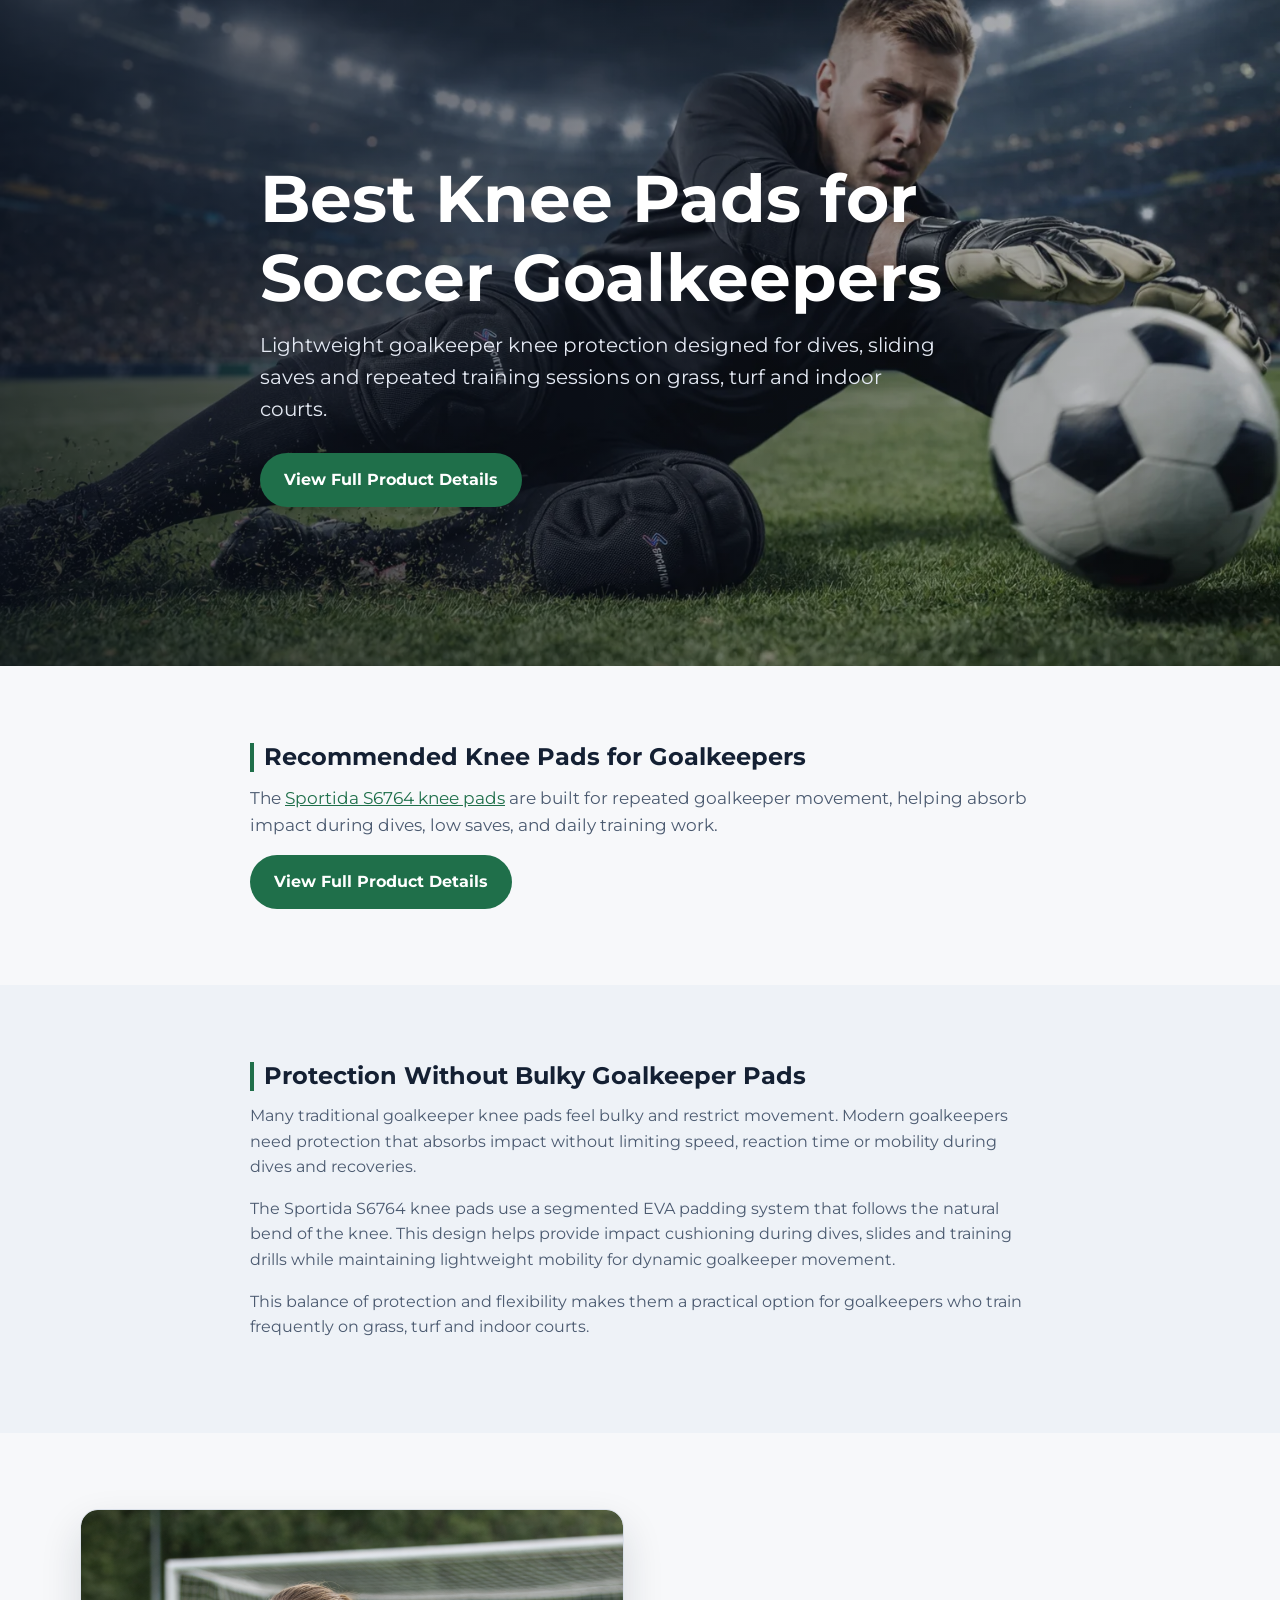
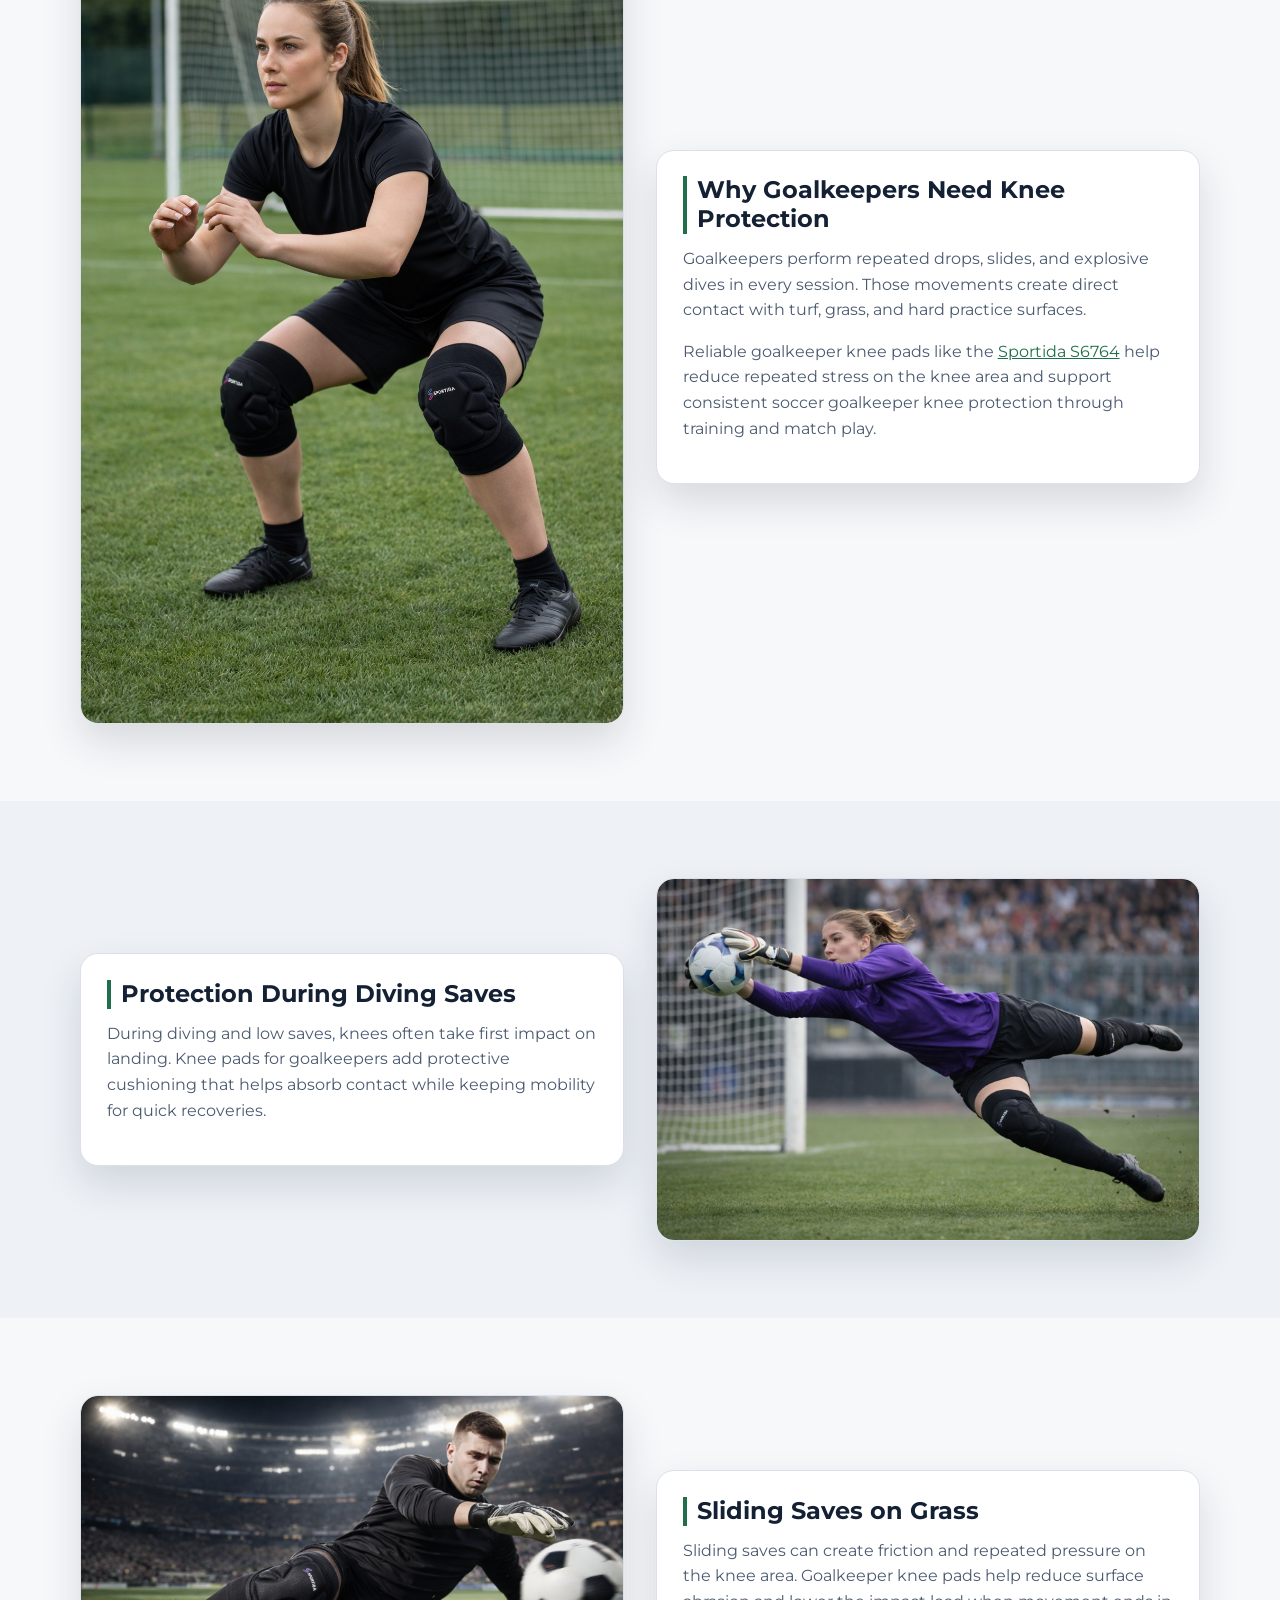
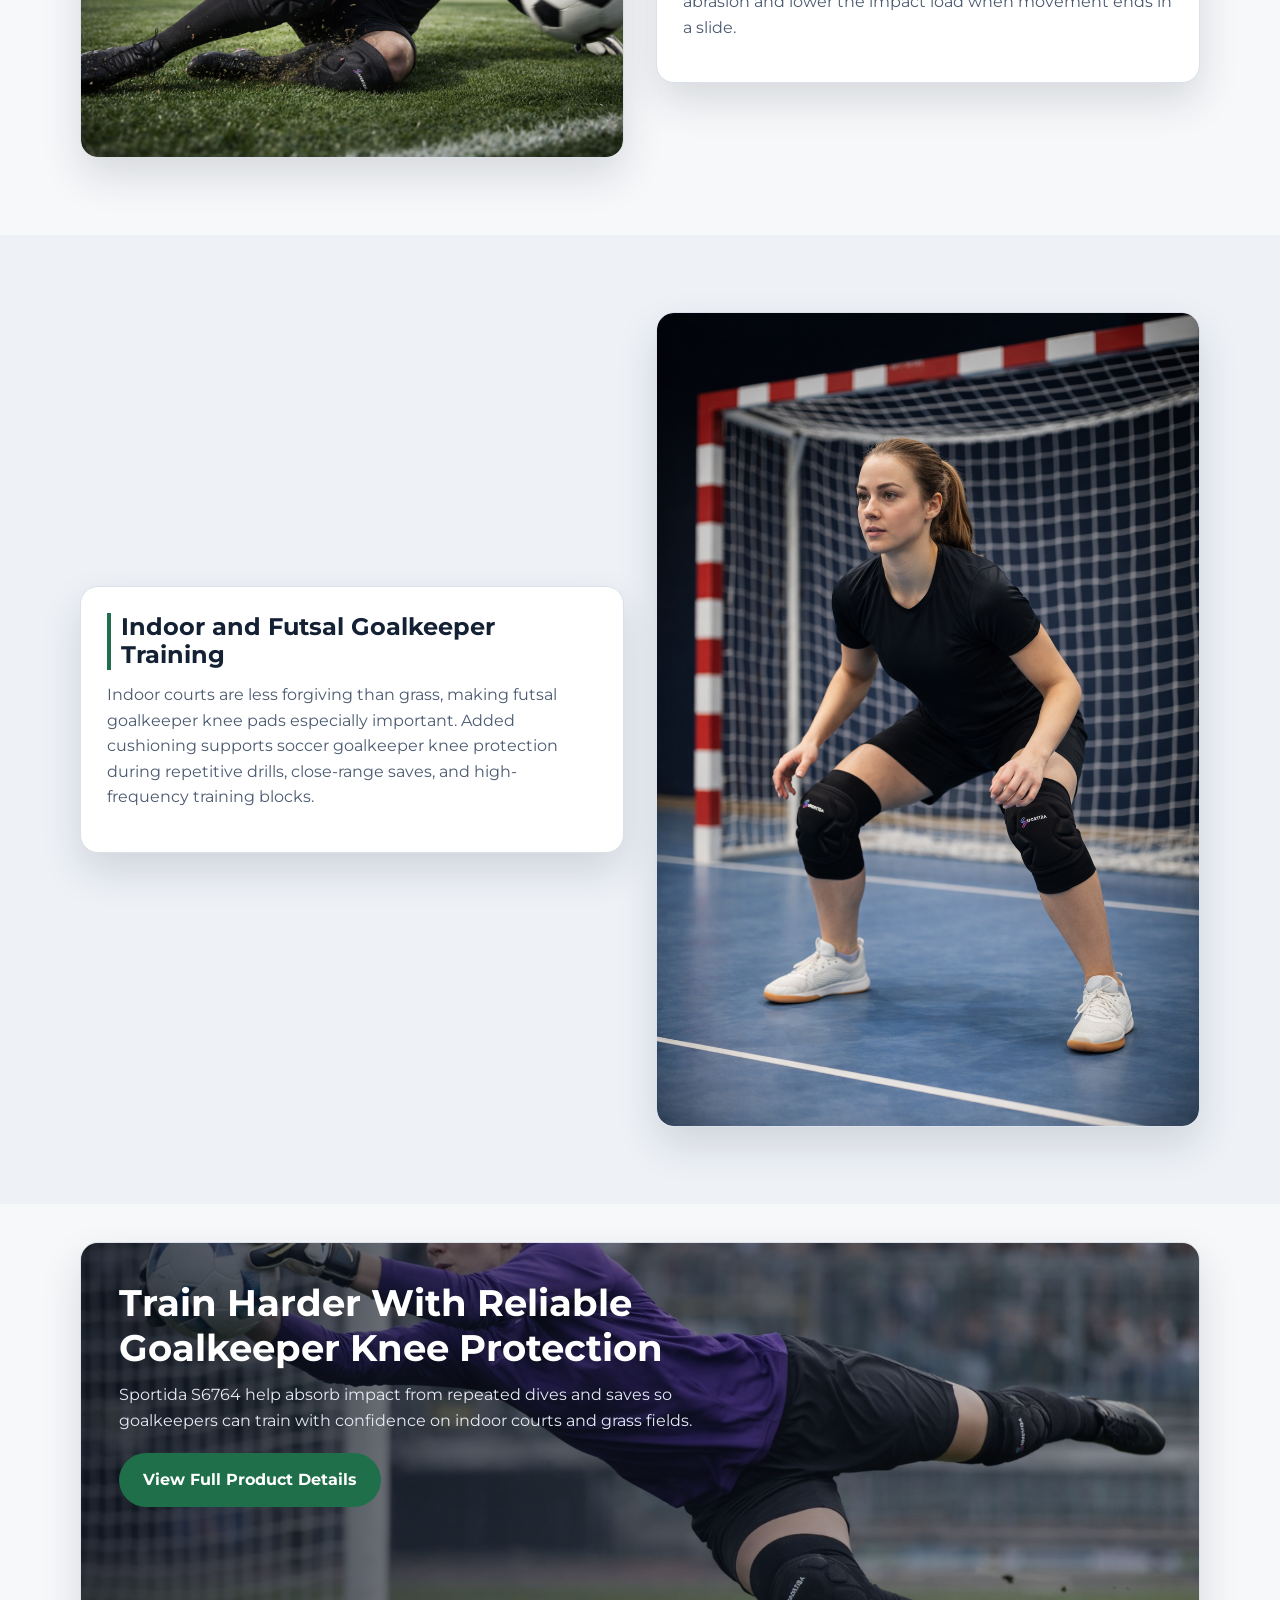
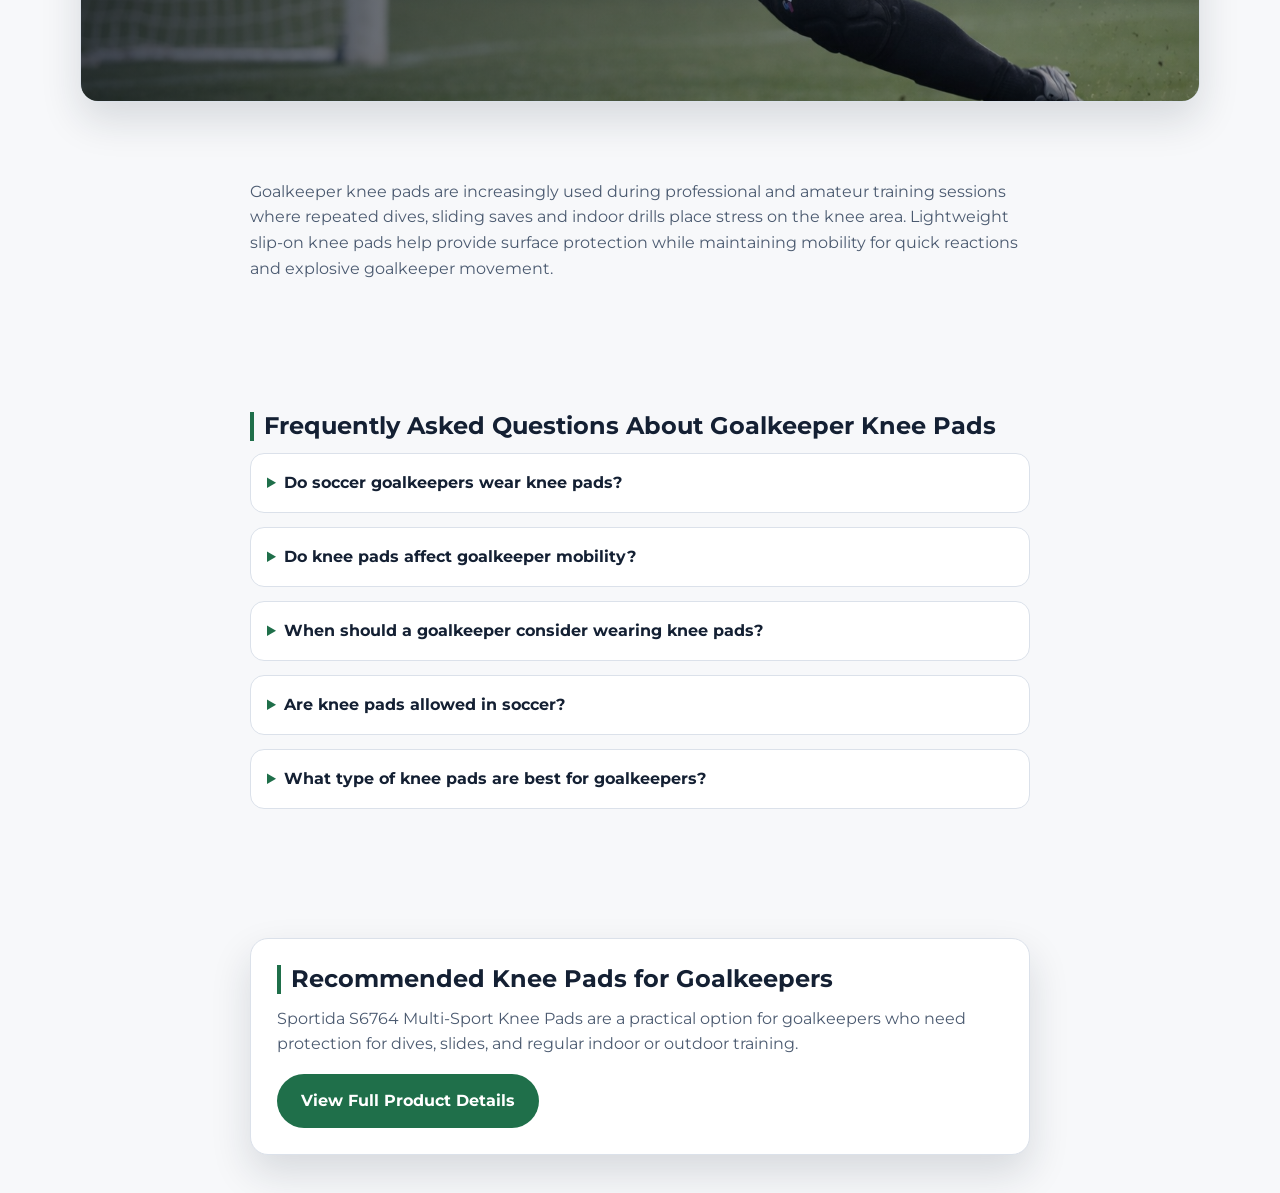
==== best-knee-pads-for-goalkeepers/index.html @ 1c6c2fa8 "Add US geo meta tags and update sitemap entry" ====
<!doctype html>
<html lang="en-US">
  <head>
    <meta charset="UTF-8" />
    <meta name="viewport" content="width=device-width, initial-scale=1.0" />
    <meta name="geo.region" content="US" />
    <meta name="geo.placename" content="United States" />
    <meta name="language" content="English" />
    <meta http-equiv="content-language" content="en-US" />
    <title>Best Knee Pads for Soccer Goalkeepers | Sportida</title>
    <meta name="description" content="Discover lightweight knee protection for soccer goalkeepers. Sportida S6764 knee pads offer impact absorption for dives, sliding saves, and goalkeeper drills on turf and indoor courts." />
    <meta name="keywords" content="best knee pads for soccer goalkeepers, goalkeeper knee pads, soccer goalkeeper knee protection, knee pads for goalkeepers, futsal goalkeeper knee pads" />
    <link rel="icon" type="image/png" href="https://sportida.store/s6764/images/Logo-Sportida.co.png" />
    <link rel="preconnect" href="https://fonts.googleapis.com" />
    <link rel="preconnect" href="https://fonts.gstatic.com" crossorigin />
    <link href="https://fonts.googleapis.com/css2?family=Montserrat:wght@400;500;600;700;800&display=swap" rel="stylesheet" />
    <script async src="https://www.googletagmanager.com/gtag/js?id=G-BTQ22RHZBB"></script>
    <script>
      window.dataLayer = window.dataLayer || [];
      function gtag(){dataLayer.push(arguments);}
      gtag('js', new Date());
      gtag('config', 'G-BTQ22RHZBB');
    </script>
    <script type="application/ld+json">
      {
        "@context": "https://schema.org",
        "@type": "FAQPage",
        "mainEntity": [
          {
            "@type": "Question",
            "name": "Do soccer goalkeepers wear knee pads?",
            "acceptedAnswer": {
              "@type": "Answer",
              "text": "Some goalkeepers use knee pads during training or on harder playing surfaces like artificial turf or indoor courts. Lightweight knee pads help reduce impact during dives and sliding saves while keeping mobility."
            }
          },
          {
            "@type": "Question",
            "name": "Do knee pads affect goalkeeper mobility?",
            "acceptedAnswer": {
              "@type": "Answer",
              "text": "Modern sports knee pads are designed to be lightweight and flexible. Many goalkeepers prefer low-profile pads that protect the knee without restricting quick movements."
            }
          },
          {
            "@type": "Question",
            "name": "When should a goalkeeper consider wearing knee pads?",
            "acceptedAnswer": {
              "@type": "Answer",
              "text": "Knee pads can be helpful during frequent training sessions, on artificial turf, indoor futsal courts, or when practicing diving techniques repeatedly."
            }
          },
          {
            "@type": "Question",
            "name": "Are knee pads allowed in soccer?",
            "acceptedAnswer": {
              "@type": "Answer",
              "text": "Yes. Soccer rules allow additional protective equipment as long as it is lightweight and does not pose a danger to other players."
            }
          },
          {
            "@type": "Question",
            "name": "What type of knee pads are best for goalkeepers?",
            "acceptedAnswer": {
              "@type": "Answer",
              "text": "Goalkeepers usually prefer slip-on knee pads with flexible padding that protect against impact while maintaining natural knee movement."
            }
          }
        ]
      }
    </script>
    <link rel="canonical" href="https://sportida.store/s6764/best-knee-pads-for-goalkeepers/" />
    <link rel="stylesheet" href="css/styles.css?v=20260313a" />
    <style>
      .content-image {
        width: 100%;
        height: auto;
        border-radius: 16px;
        display: block;
      }
    </style>
  </head>
  <body>
    <header class="hero" role="banner" aria-label="Sportida S6764 Goalkeeper Hero Section">
      <img
        class="hero__bg"
        src="images/sportida-s6764-goalkeeper-diving-save-hero.webp"
        alt="goalkeeper knee pads for impact absorption during dives on turf"
        loading="eager"
        fetchpriority="high"
      />
      <div class="hero__overlay"></div>
      <div class="container hero__content">
        <h1>Best Knee Pads for Soccer Goalkeepers</h1>
        <p class="hero__subtitle">Lightweight goalkeeper knee protection designed for dives, sliding saves and repeated training sessions on grass, turf and indoor courts.</p>
        <a class="btn" href="https://sportida.store/s6764/" aria-label="Go to the main Sportida S6764 landing page">View Full Product Details</a>
      </div>
    </header>
    <main>
      <section class="section section--intro" aria-labelledby="intro-title">
        <div class="container narrow">
          <h2 id="intro-title">Recommended Knee Pads for Goalkeepers</h2>
          <p>
            The <a href="https://sportida.store/s6764/">Sportida S6764 knee pads</a> are built for repeated goalkeeper movement, helping absorb impact during dives, low saves, and daily training work.
          </p>
          <a class="btn" href="https://sportida.store/s6764/" aria-label="Go to the main Sportida S6764 landing page">View Full Product Details</a>
        </div>
      </section>
      <section class="section section--soft" aria-labelledby="difference-title">
        <div class="container narrow">
          <h2 id="difference-title">Protection Without Bulky Goalkeeper Pads</h2>
          <p>
            Many traditional goalkeeper knee pads feel bulky and restrict movement. Modern goalkeepers need protection that absorbs impact without limiting speed, reaction time or mobility during dives and recoveries.
          </p>
          <p>
            The Sportida S6764 knee pads use a segmented EVA padding system that follows the natural bend of the knee. This design helps provide impact cushioning during dives, slides and training drills while maintaining lightweight mobility for dynamic goalkeeper movement.
          </p>
          <p>
            This balance of protection and flexibility makes them a practical option for goalkeepers who train frequently on grass, turf and indoor courts.
          </p>
        </div>
      </section>
      <section class="section" aria-labelledby="need-title">
        <div class="container split-grid">
          <figure class="media-card">
            <img
              src="images/2-sportida-s6764-womens-knee-pads-indoor-court-training.png"
              alt="goalkeeper drills with knee pads for protection on indoor court"
              loading="lazy"
              class="content-image"
            />
          </figure>
          <article class="content-card">
            <h2 id="need-title">Why Goalkeepers Need Knee Protection</h2>
            <p>
              Goalkeepers perform repeated drops, slides, and explosive dives in every session. Those movements create direct contact with turf, grass, and hard practice surfaces.
            </p>
            <p>
              Reliable goalkeeper knee pads like the <a href="https://sportida.store/s6764/">Sportida S6764</a> help reduce repeated stress on the knee area and support consistent soccer goalkeeper knee protection through training and match play.
            </p>
          </article>
        </div>
      </section>
      <section class="section section--soft" aria-labelledby="dive-title">
        <div class="container split-grid split-grid--reverse">
          <article class="content-card">
            <h2 id="dive-title">Protection During Diving Saves</h2>
            <p>
              During diving and low saves, knees often take first impact on landing. Knee pads for goalkeepers add protective cushioning that helps absorb contact while keeping mobility for quick recoveries.
            </p>
          </article>
          <figure class="media-card">
            <img
              src="images/sportida-s6764-goalkeeper-diving-save.png"
              alt="goalkeeper knee pads for impact absorption during diving saves"
              loading="lazy"
              class="content-image"
            />
          </figure>
        </div>
      </section>
      <section class="section" aria-labelledby="slide-title">
        <div class="container split-grid">
          <figure class="media-card">
            <img
              src="images/sportida-s6764-goalkeeper-knee-slide.png"
              alt="goalkeeper sliding save with knee pads for turf protection"
              loading="lazy"
              class="content-image"
            />
          </figure>
          <article class="content-card">
            <h2 id="slide-title">Sliding Saves on Grass</h2>
            <p>
              Sliding saves can create friction and repeated pressure on the knee area. Goalkeeper knee pads help reduce surface abrasion and lower the impact load when movement ends in a slide.
            </p>
          </article>
        </div>
      </section>
      <section class="section section--soft" aria-labelledby="futsal-title">
        <div class="container split-grid split-grid--reverse">
          <article class="content-card">
            <h2 id="futsal-title">Indoor and Futsal Goalkeeper Training</h2>
            <p>
              Indoor courts are less forgiving than grass, making futsal goalkeeper knee pads especially important. Added cushioning supports soccer goalkeeper knee protection during repetitive drills, close-range saves, and high-frequency training blocks.
            </p>
          </article>
          <figure class="media-card">
            <img
              src="images/1-sportida-s6764-womens-knee-pads-indoor-court-training.png"
              alt="futsal goalkeeper knee pads for protection during drills"
              loading="lazy"
              class="content-image"
            />
          </figure>
        </div>
      </section>
      <section class="section section--compact" aria-labelledby="secondary-hero-title">
        <div class="container">
          <article class="secondary-hero">
            <img
              class="secondary-hero__bg"
              src="images/sportida-s6764-goalkeeper-diving-save.png"
              alt="goalkeeper knee pads for confidence in training and matches"
              loading="lazy"
            />
            <div class="secondary-hero__overlay"></div>
            <div class="secondary-hero__content">
              <h2 id="secondary-hero-title">Train Harder With Reliable Goalkeeper Knee Protection</h2>
              <p>Sportida S6764 help absorb impact from repeated dives and saves so goalkeepers can train with confidence on indoor courts and grass fields.</p>
              <a class="btn" href="https://sportida.store/s6764/" aria-label="Go to the main Sportida S6764 landing page">View Full Product Details</a>
            </div>
          </article>
        </div>
      </section>
      <section class="section section--compact">
        <div class="container narrow">
          <p>
            Goalkeeper knee pads are increasingly used during professional and amateur training sessions where repeated dives, sliding saves and indoor drills place stress on the knee area. Lightweight slip-on knee pads help provide surface protection while maintaining mobility for quick reactions and explosive goalkeeper movement.
          </p>
        </div>
      </section>
      <section class="section" aria-labelledby="faq-title">
        <div class="container narrow">
          <h2 id="faq-title">Frequently Asked Questions About Goalkeeper Knee Pads</h2>
          <details class="faq-item">
            <summary>Do soccer goalkeepers wear knee pads?</summary>
            <p>
              Some goalkeepers use knee pads during training or on harder playing surfaces like artificial turf or indoor courts. Lightweight knee pads help reduce impact during dives and sliding saves while keeping mobility.
            </p>
          </details>
          <details class="faq-item">
            <summary>Do knee pads affect goalkeeper mobility?</summary>
            <p>
              Modern sports knee pads are designed to be lightweight and flexible. Many goalkeepers prefer low-profile pads that protect the knee without restricting quick movements.
            </p>
          </details>
          <details class="faq-item">
            <summary>When should a goalkeeper consider wearing knee pads?</summary>
            <p>
              Knee pads can be helpful during frequent training sessions, on artificial turf, indoor futsal courts, or when practicing diving techniques repeatedly.
            </p>
          </details>
          <details class="faq-item">
            <summary>Are knee pads allowed in soccer?</summary>
            <p>
              Yes. Soccer rules allow additional protective equipment as long as it is lightweight and does not pose a danger to other players.
            </p>
          </details>
          <details class="faq-item">
            <summary>What type of knee pads are best for goalkeepers?</summary>
            <p>
              Goalkeepers usually prefer slip-on knee pads with flexible padding that protect against impact while maintaining natural knee movement.
            </p>
          </details>
        </div>
      </section>
      <section class="section section--compact" aria-labelledby="final-title">
        <div class="container narrow">
          <aside class="callout-box">
            <h2 id="final-title">Recommended Knee Pads for Goalkeepers</h2>
            <p>
              Sportida S6764 Multi-Sport Knee Pads are a practical option for goalkeepers who need protection for dives, slides, and regular indoor or outdoor training.
            </p>
            <a class="btn" href="https://sportida.store/s6764/" aria-label="Go to the main Sportida S6764 landing page">View Full Product Details</a>
          </aside>
        </div>
      </section>
    </main>
  </body>
</html>
---- best-knee-pads-for-goalkeepers/css/styles.css ----
:root {
  --bg: #f7f8fa;
  --surface: #ffffff;
  --text: #142033;
  --muted: #4b5a70;
  --primary: #1f6f4a;
  --primary-dark: #195d3e;
  --stroke: #dbe1ea;
  --radius: 18px;
  --shadow: 0 18px 40px rgba(20, 32, 51, 0.14);
}

* {
  box-sizing: border-box;
}

body {
  margin: 0;
  font-family: "Montserrat", "Segoe UI", "Helvetica Neue", Arial, sans-serif;
  color: var(--text);
  background: var(--bg);
  line-height: 1.6;
}

img {
  display: block;
  width: 100%;
  height: auto;
}

h1,
h2,
h3 {
  margin: 0 0 0.75rem;
  line-height: 1.2;
}

h2 {
  border-left: 4px solid var(--primary);
  padding-left: 0.65rem;
}

p {
  margin: 0 0 1rem;
  color: var(--muted);
}

a {
  color: var(--primary);
}

.container {
  width: min(1120px, 92%);
  margin: 0 auto;
}

.narrow {
  width: min(780px, 92%);
}

.section {
  padding: 4.8rem 0;
}

.section--compact {
  padding: 2.4rem 0;
}

.hero {
  position: relative;
  min-height: 74vh;
  display: grid;
  align-items: center;
}

.hero__bg {
  position: absolute;
  inset: 0;
  width: 100%;
  height: 100%;
  object-fit: cover;
}

.hero__overlay {
  position: absolute;
  inset: 0;
  background: linear-gradient(100deg, rgba(10, 16, 28, 0.75) 0%, rgba(10, 16, 28, 0.5) 45%, rgba(10, 16, 28, 0.2) 100%);
}

.hero__content {
  position: relative;
  z-index: 1;
  color: #ffffff;
  max-width: 760px;
}

.hero__content p {
  color: #e5eaf4;
}

.hero h1 {
  font-size: clamp(2rem, 5.4vw, 4.1rem);
}

.hero__subtitle {
  max-width: 680px;
  margin: 0 0 1.75rem;
  font-size: clamp(1rem, 2.1vw, 1.25rem);
}

.secondary-hero {
  position: relative;
  border-radius: var(--radius);
  overflow: hidden;
  min-height: clamp(300px, 48vw, 460px);
  box-shadow: var(--shadow);
  border: 1px solid var(--stroke);
}

.secondary-hero__bg {
  position: absolute;
  inset: 0;
  width: 100%;
  height: 100%;
  object-fit: cover;
}

.secondary-hero__overlay {
  position: absolute;
  inset: 0;
  background: linear-gradient(100deg, rgba(10, 16, 28, 0.72) 0%, rgba(10, 16, 28, 0.45) 52%, rgba(10, 16, 28, 0.12) 100%);
}

.secondary-hero__content {
  position: relative;
  z-index: 1;
  color: #ffffff;
  max-width: 700px;
  padding: clamp(1.4rem, 3vw, 2.5rem);
}

.secondary-hero__content h2 {
  border-left: 0;
  padding-left: 0;
  margin-bottom: 0.8rem;
  font-size: clamp(1.35rem, 3.1vw, 2.3rem);
}

.secondary-hero__content p {
  color: #e5eaf4;
  margin-bottom: 1.2rem;
}

.btn {
  display: inline-block;
  border: 0;
  border-radius: 999px;
  background: var(--primary);
  color: #ffffff;
  text-decoration: none;
  font-weight: 700;
  padding: 0.88rem 1.5rem;
  transition: transform 0.2s ease, background-color 0.2s ease;
}

.btn:hover,
.btn:focus-visible {
  background: var(--primary-dark);
  transform: translateY(-1px);
}

.section--intro p {
  font-size: 1.08rem;
}

.split-grid {
  display: grid;
  gap: 2rem;
  grid-template-columns: repeat(2, minmax(0, 1fr));
  align-items: center;
}

.split-grid--reverse .content-card {
  order: 1;
}

.split-grid--reverse .media-card {
  order: 2;
}

.media-card {
  margin: 0;
  border-radius: var(--radius);
  overflow: hidden;
  box-shadow: var(--shadow);
  border: 1px solid var(--stroke);
}

.content-card {
  background: var(--surface);
  padding: 1.6rem;
  border-radius: var(--radius);
  border: 1px solid var(--stroke);
  box-shadow: var(--shadow);
}

.section--soft {
  background: #eef2f7;
}

.feature-list,
.sport-list {
  margin: 0;
  padding-left: 1.2rem;
}

.callout-box {
  background: var(--surface);
  border: 1px solid var(--stroke);
  border-radius: var(--radius);
  box-shadow: var(--shadow);
  padding: 1.6rem;
}

.callout-box p {
  margin-bottom: 1.1rem;
}

.trust-list {
  list-style: none;
  margin: 0;
  padding: 0;
  display: grid;
  gap: 0.7rem;
  text-align: center;
}

.trust-list li {
  background: var(--surface);
  border: 1px solid var(--stroke);
  border-radius: 12px;
  padding: 0.85rem 1rem;
  font-weight: 600;
}

.trust-list li::before {
  content: "\2714 ";
  color: var(--primary);
}

.trust-title {
  text-align: center;
  margin-bottom: 1rem;
}

.faq-item {
  background: var(--surface);
  border: 1px solid var(--stroke);
  border-radius: 14px;
  padding: 1rem;
  margin-bottom: 0.9rem;
}

.faq-item p {
  margin: 0.8rem 0 0.2rem;
}

.faq-item summary {
  cursor: pointer;
  font-weight: 700;
  color: var(--text);
}

.faq-item summary::marker {
  color: var(--primary);
}

.cta {
  text-align: center;
  background: linear-gradient(130deg, #1f314f 0%, #2e4b79 100%);
}

.cta h2,
.cta p {
  color: #ffffff;
}

.btn--light {
  background: #ffffff;
  color: #142033;
}

.btn--light:hover,
.btn--light:focus-visible {
  background: #f2f5fb;
}

@media (max-width: 980px) {
  .split-grid {
    grid-template-columns: 1fr;
  }

  .split-grid--reverse .content-card,
  .split-grid--reverse .media-card {
    order: initial;
  }
}

@media (max-width: 680px) {
  .section {
    padding: 3.6rem 0;
  }

  .section--compact {
    padding: 2rem 0;
  }

  .hero {
    min-height: 76.0vh;
    align-items: end;
  }

  .hero__content {
    padding-bottom: 2.2rem;
  }

  .secondary-hero {
    min-height: 360px;
  }

  .content-card {
    padding: 1.2rem;
  }
}
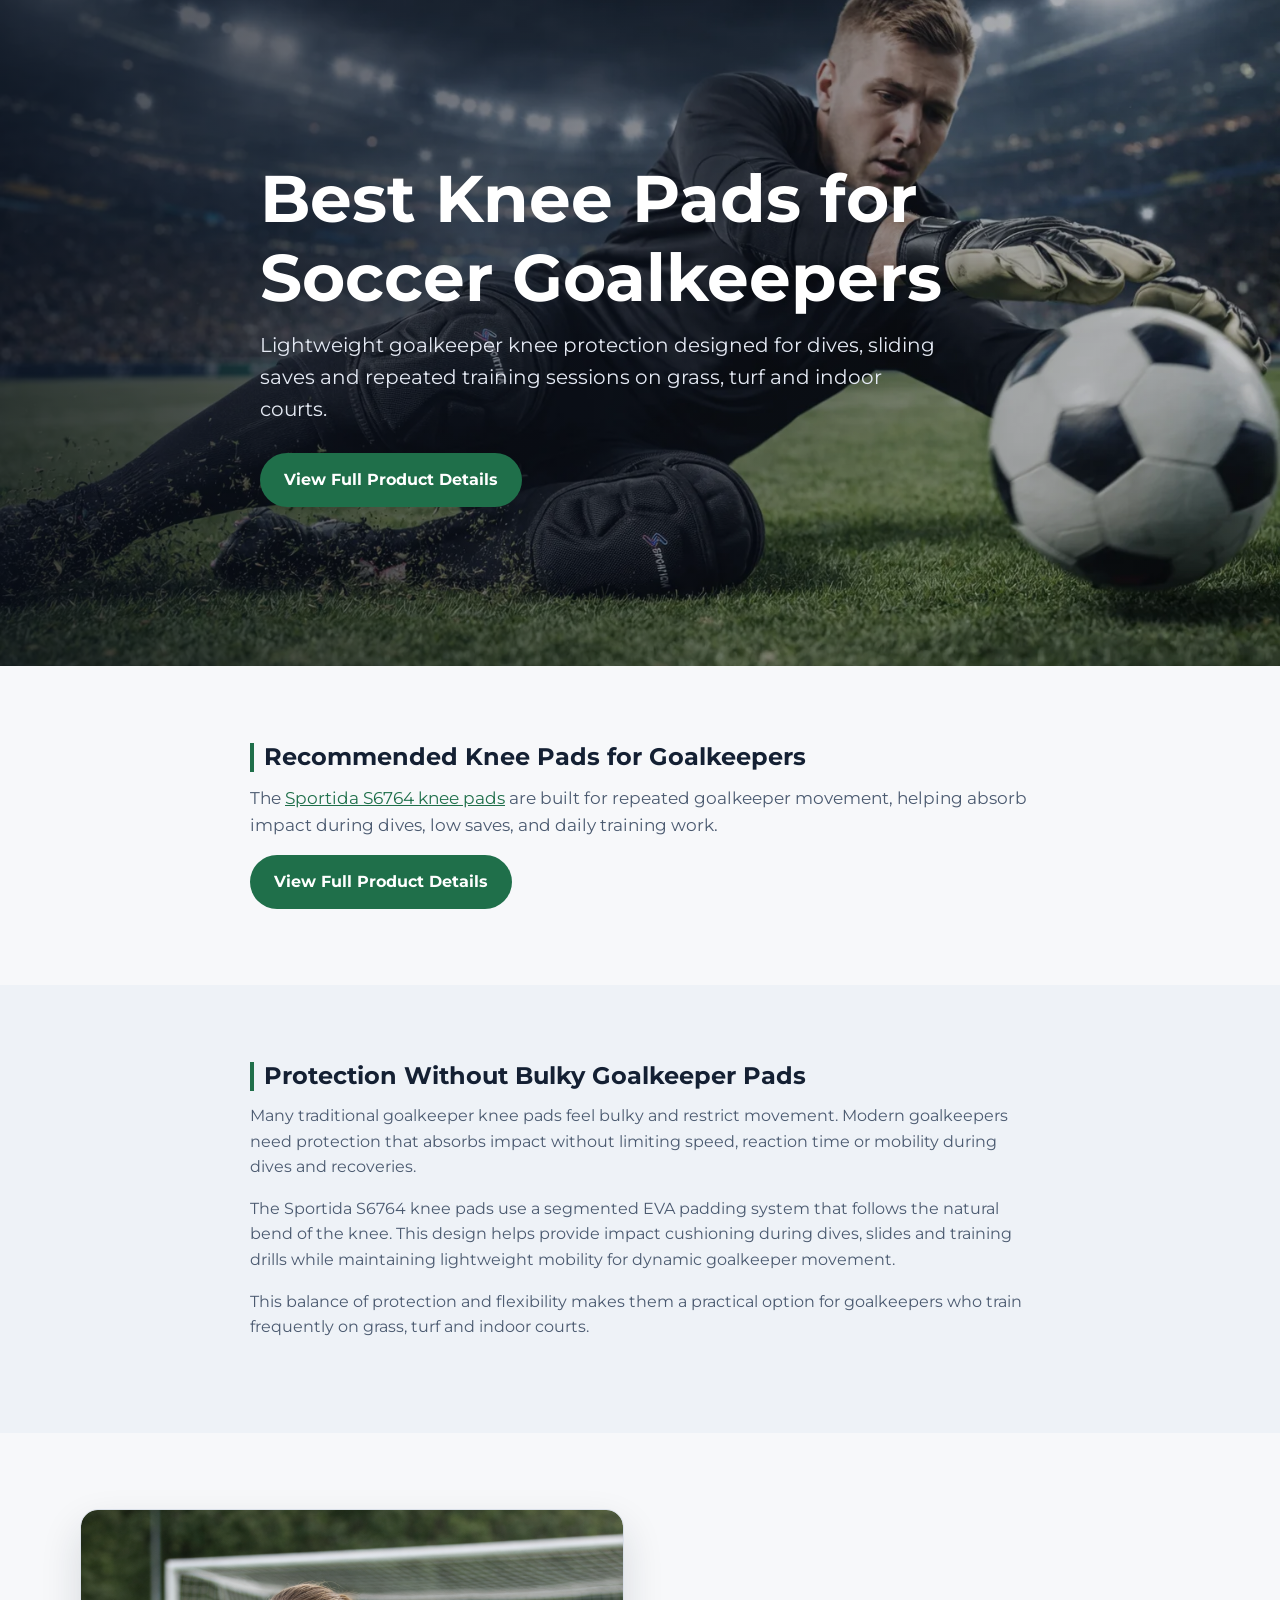
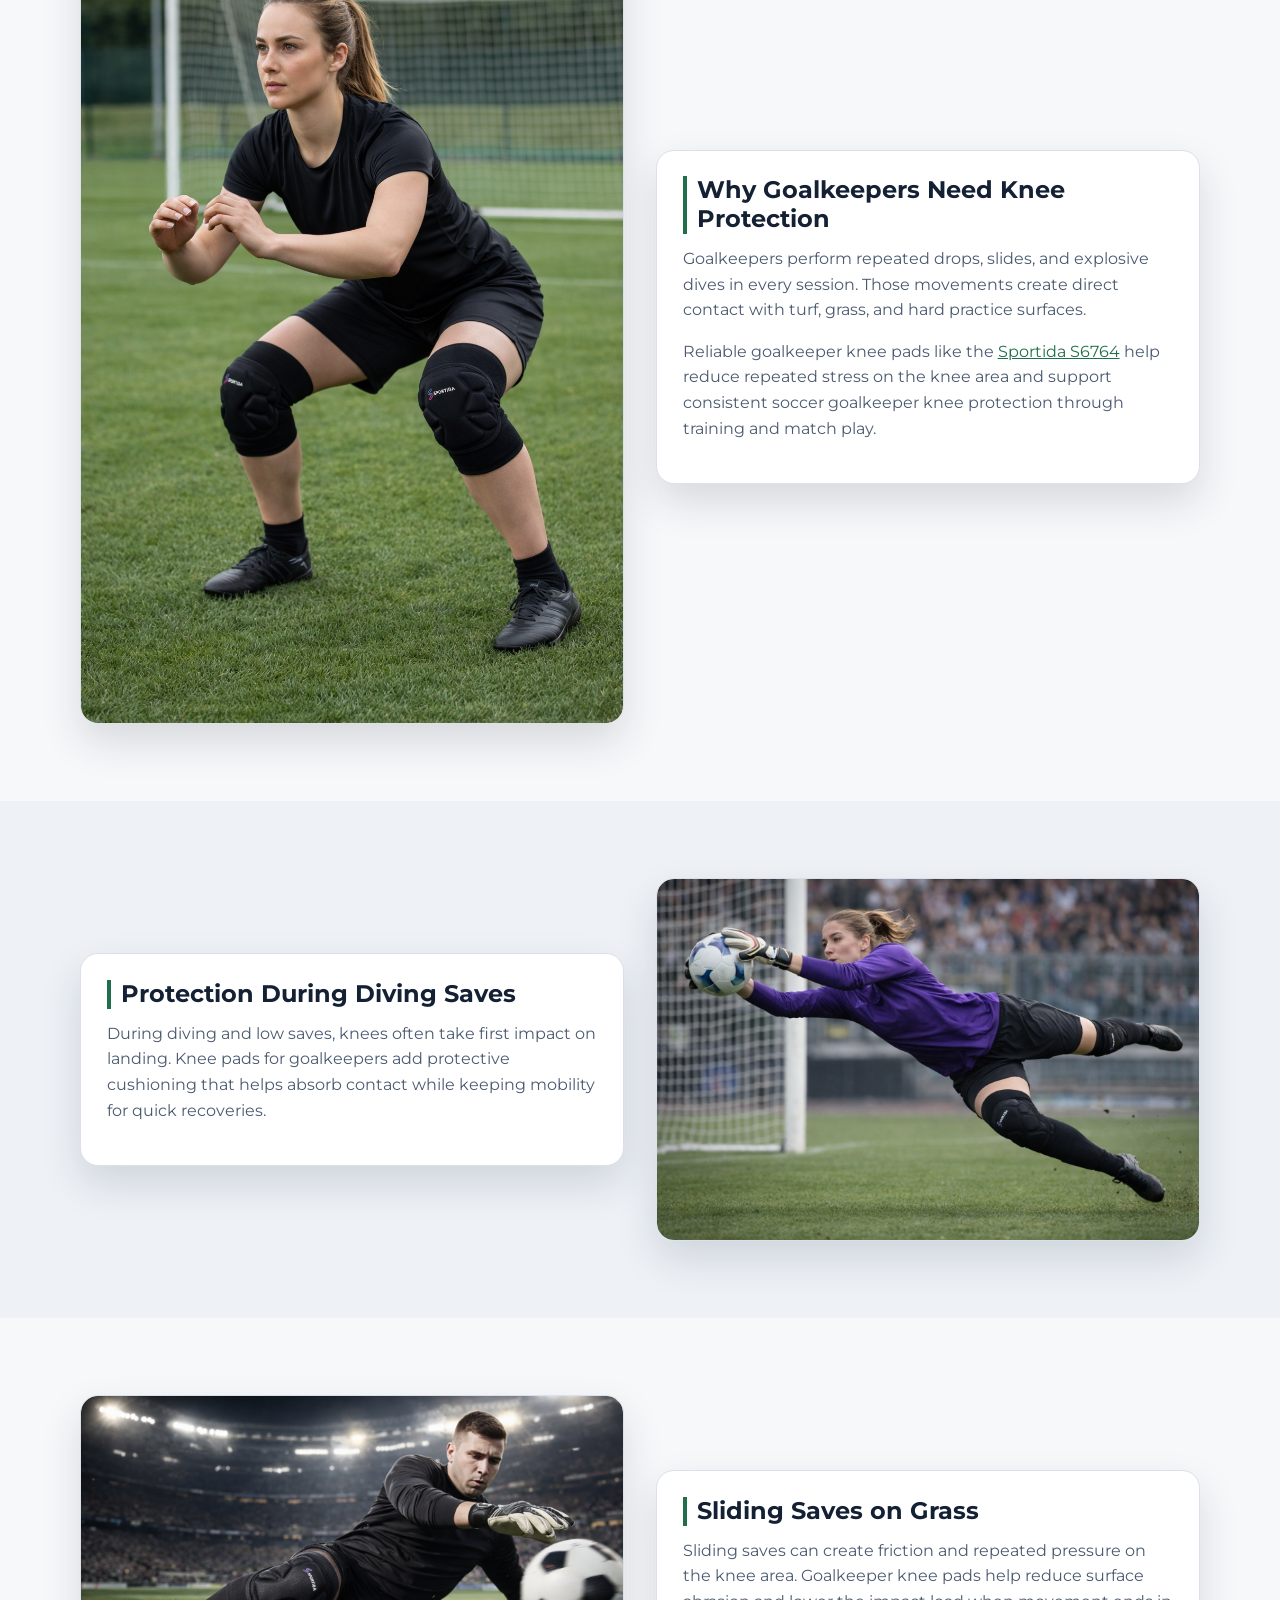
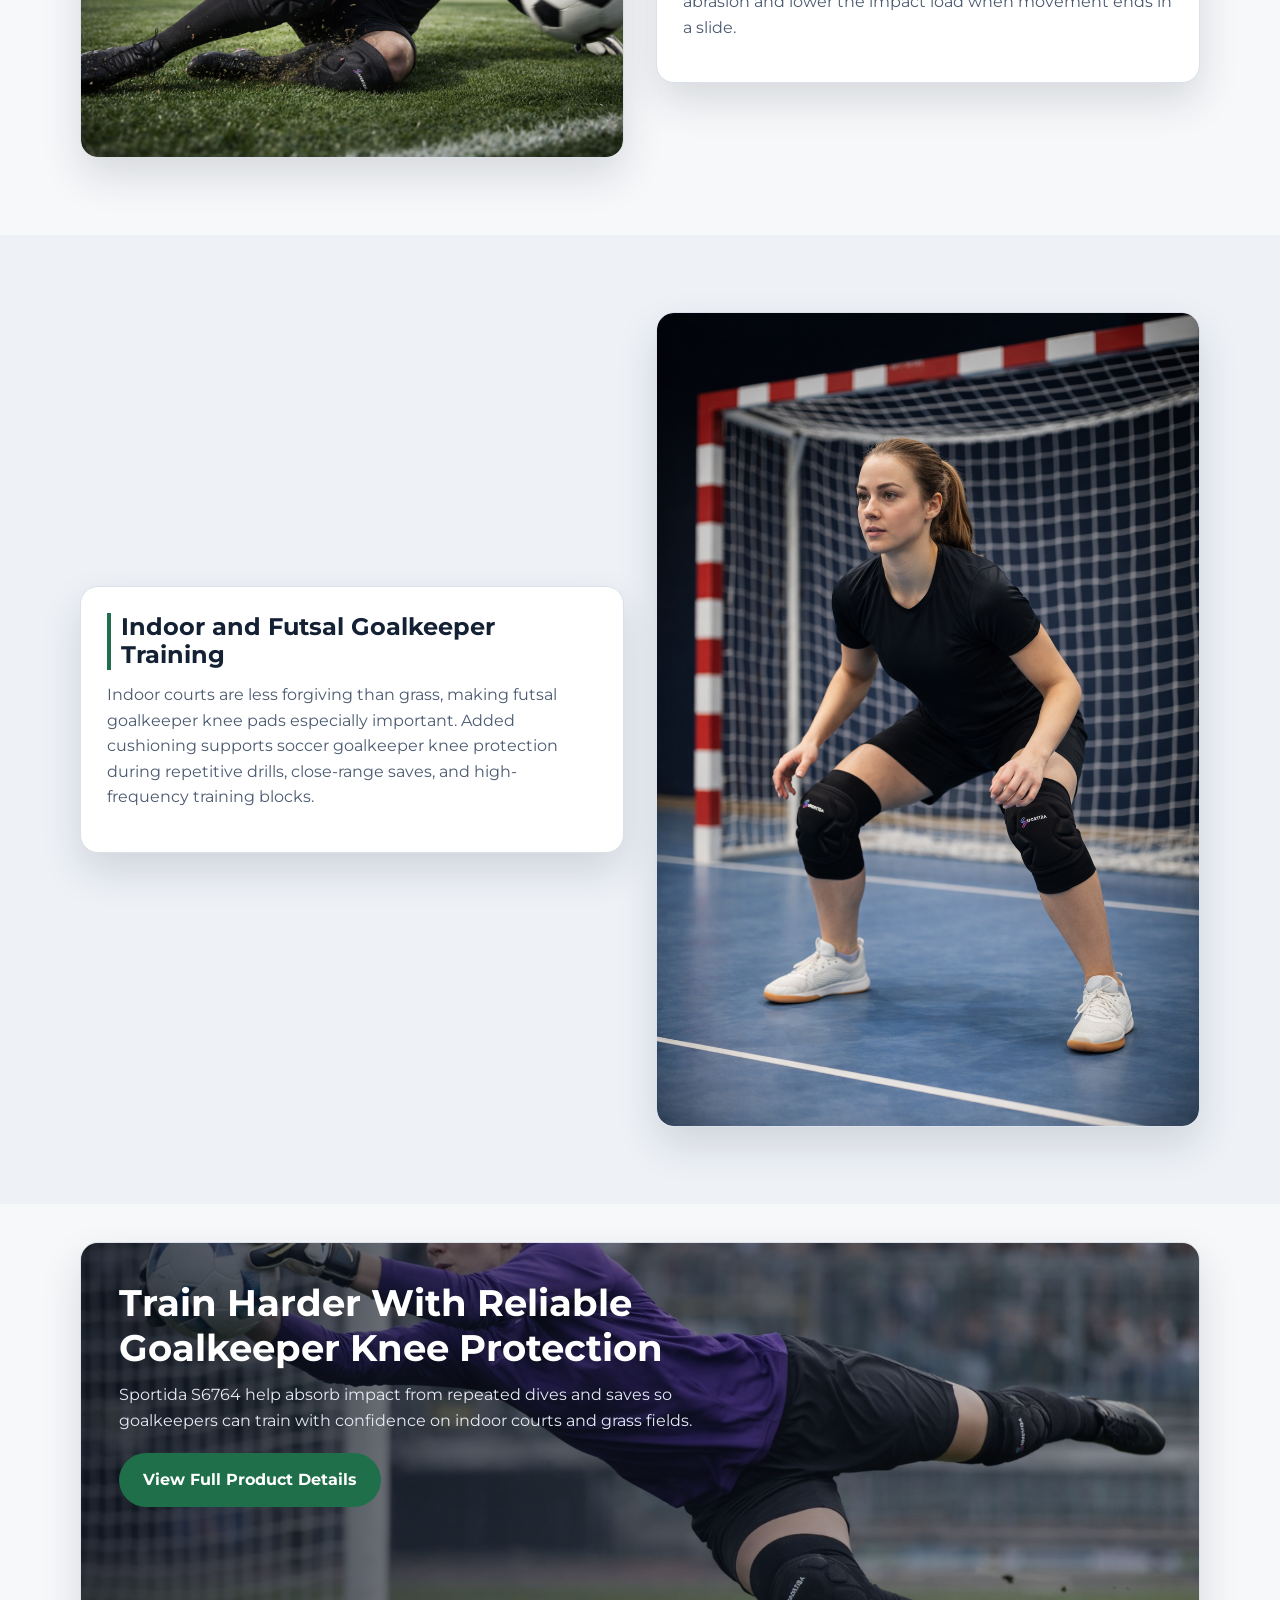
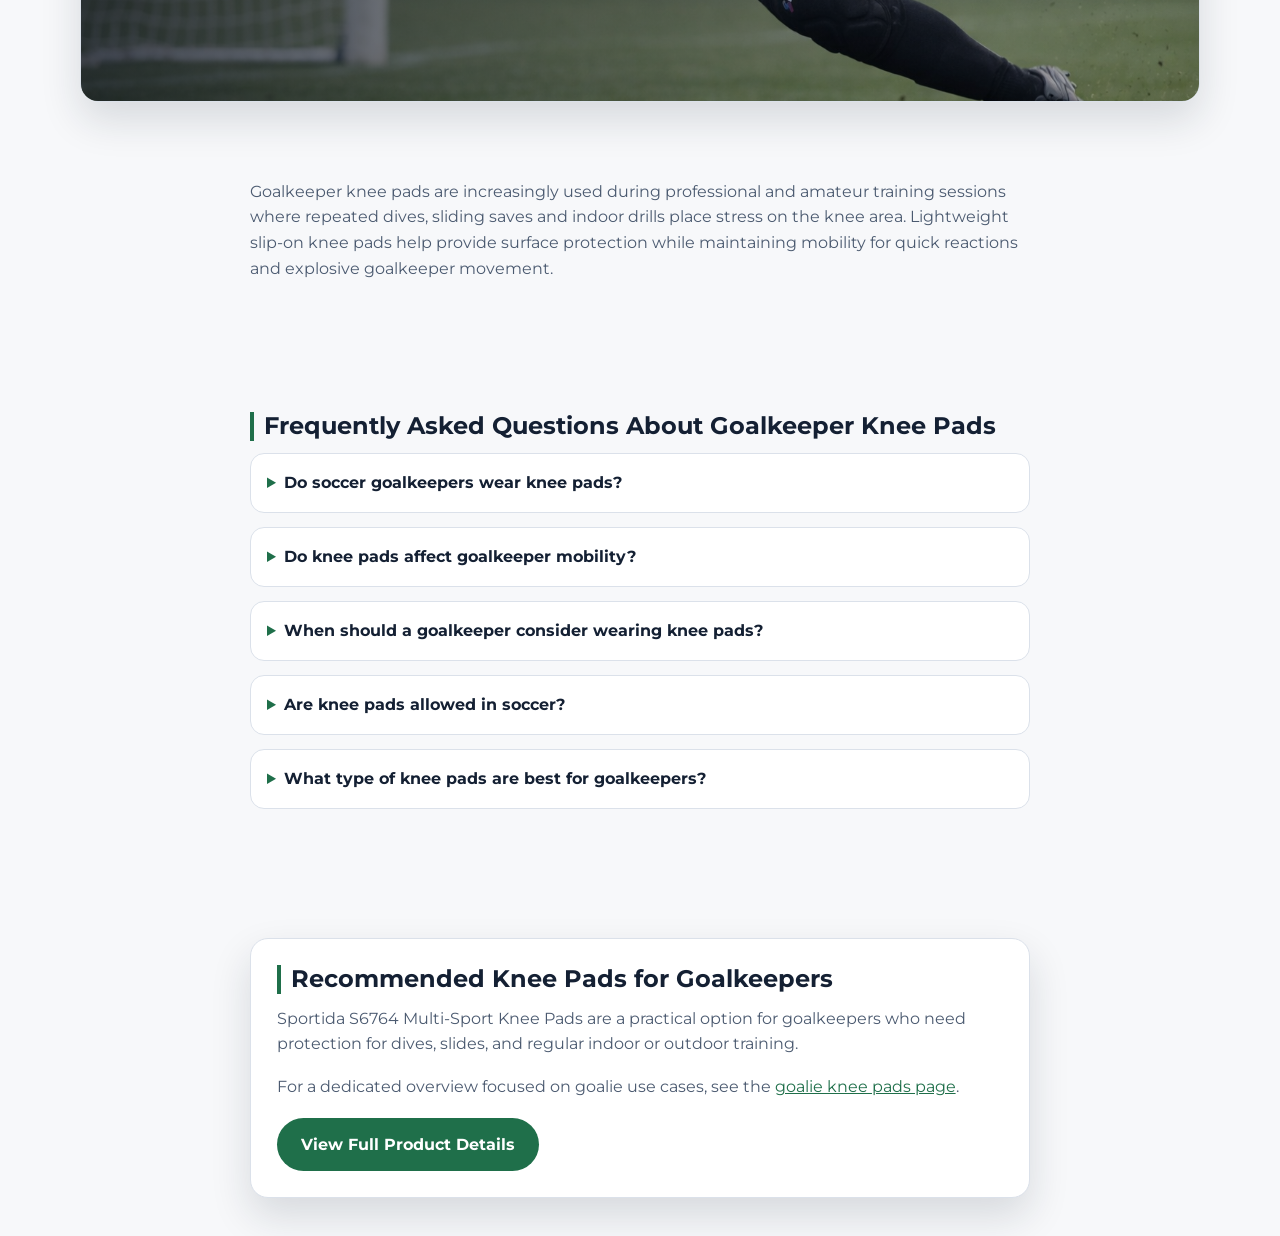
==== commit 17304d4f: "Strengthen internal linking across S6764 cluster and update sitemap" ====
--- a/best-knee-pads-for-goalkeepers/index.html
+++ b/best-knee-pads-for-goalkeepers/index.html
@@ -14,12 +14,12 @@
     <link rel="preconnect" href="https://fonts.googleapis.com" />
     <link rel="preconnect" href="https://fonts.gstatic.com" crossorigin />
     <link href="https://fonts.googleapis.com/css2?family=Montserrat:wght@400;500;600;700;800&display=swap" rel="stylesheet" />
-    <script async src="https://www.googletagmanager.com/gtag/js?id=G-BTQ22RHZBB"></script>
+    <script async src="https://www.googletagmanager.com/gtag/js?id=G-L2GZGNZFKC"></script>
     <script>
       window.dataLayer = window.dataLayer || [];
       function gtag(){dataLayer.push(arguments);}
       gtag('js', new Date());
-      gtag('config', 'G-BTQ22RHZBB');
+      gtag('config', 'G-L2GZGNZFKC');
     </script>
     <script type="application/ld+json">
       {
@@ -69,7 +69,36 @@
         ]
       }
     </script>
+    <script type="application/ld+json">
+      {
+        "@context": "https://schema.org",
+        "@type": "Article",
+        "headline": "Best Knee Pads for Soccer Goalkeepers",
+        "description": "Discover the best knee pads for soccer goalkeepers. Learn how modern knee protection helps prevent turf burns and impact injuries during training and matches.",
+        "image": "https://sportida.store/s6764/images/goalkeeper-diving-save-protection.png",
+        "author": {
+          "@type": "Organization",
+          "name": "SPORTIDA"
+        },
+        "publisher": {
+          "@type": "Organization",
+          "name": "SPORTIDA",
+          "logo": {
+            "@type": "ImageObject",
+            "url": "https://sportida.store/s6764/images/Logo-Sportida.co.png"
+          }
+        },
+        "mainEntityOfPage": {
+          "@type": "WebPage",
+          "@id": "https://sportida.store/s6764/best-knee-pads-for-goalkeepers/"
+        },
+        "datePublished": "2026-03-16",
+        "dateModified": "2026-03-16"
+      }
+    </script>
     <link rel="canonical" href="https://sportida.store/s6764/best-knee-pads-for-goalkeepers/" />
+    <link rel="alternate" hreflang="en-us" href="https://sportida.store/s6764/best-knee-pads-for-goalkeepers/" />
+    <link rel="alternate" hreflang="x-default" href="https://sportida.store/s6764/best-knee-pads-for-goalkeepers/" />
     <link rel="stylesheet" href="css/styles.css?v=20260313a" />
     <style>
       .content-image {
@@ -238,7 +267,7 @@
           <details class="faq-item">
             <summary>When should a goalkeeper consider wearing knee pads?</summary>
             <p>
-              Knee pads can be helpful during frequent training sessions, on artificial turf, indoor futsal courts, or when practicing diving techniques repeatedly.
+              Knee pads can be helpful during frequent training sessions, on artificial turf, indoor futsal courts, or when practicing diving techniques repeatedly. If you want a full breakdown of scenarios and surfaces, read <a href="https://sportida.store/s6764/do-goalkeepers-need-knee-pads/">Do Goalkeepers Need Knee Pads?</a>
             </p>
           </details>
           <details class="faq-item">
@@ -261,6 +290,9 @@
             <h2 id="final-title">Recommended Knee Pads for Goalkeepers</h2>
             <p>
               Sportida S6764 Multi-Sport Knee Pads are a practical option for goalkeepers who need protection for dives, slides, and regular indoor or outdoor training.
+            </p>
+            <p>
+              For a dedicated overview focused on goalie use cases, see the <a href="https://sportida.store/s6764/goalie-knee-pads/">goalie knee pads page</a>.
             </p>
             <a class="btn" href="https://sportida.store/s6764/" aria-label="Go to the main Sportida S6764 landing page">View Full Product Details</a>
           </aside>
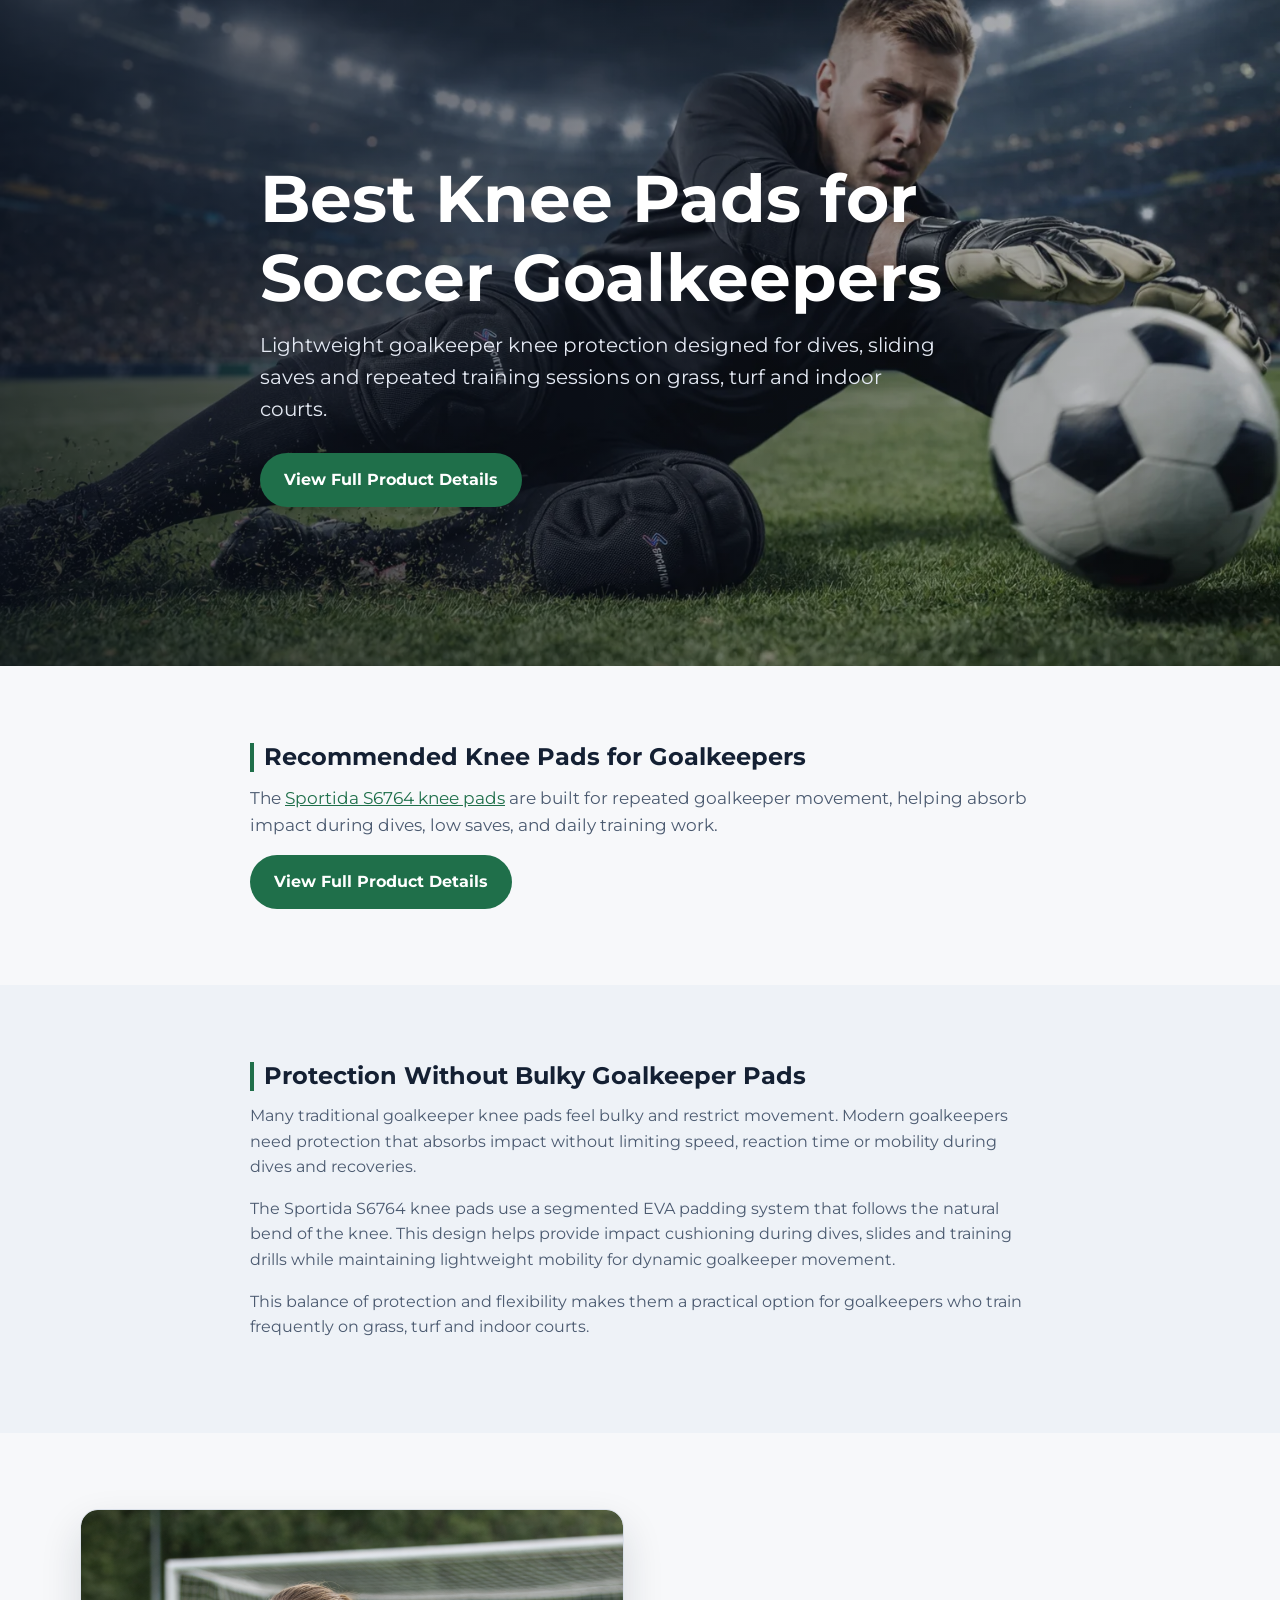
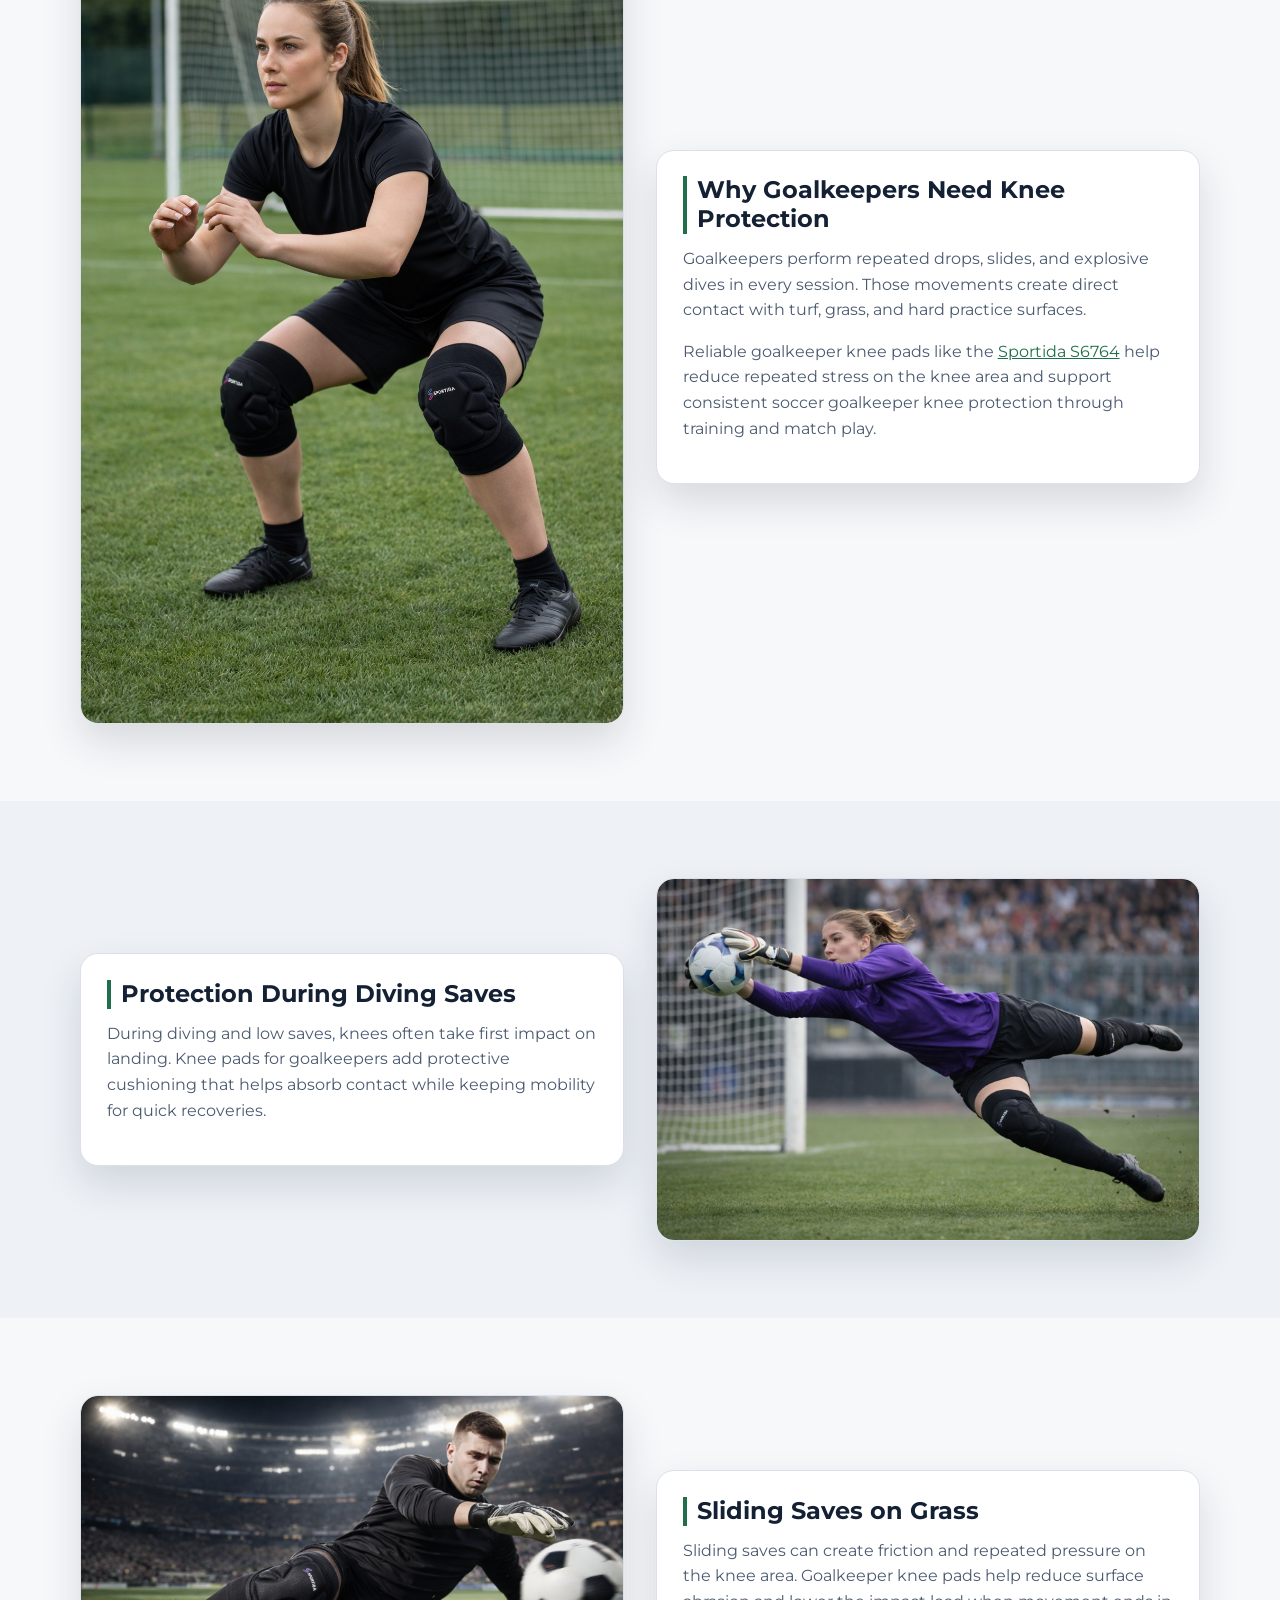
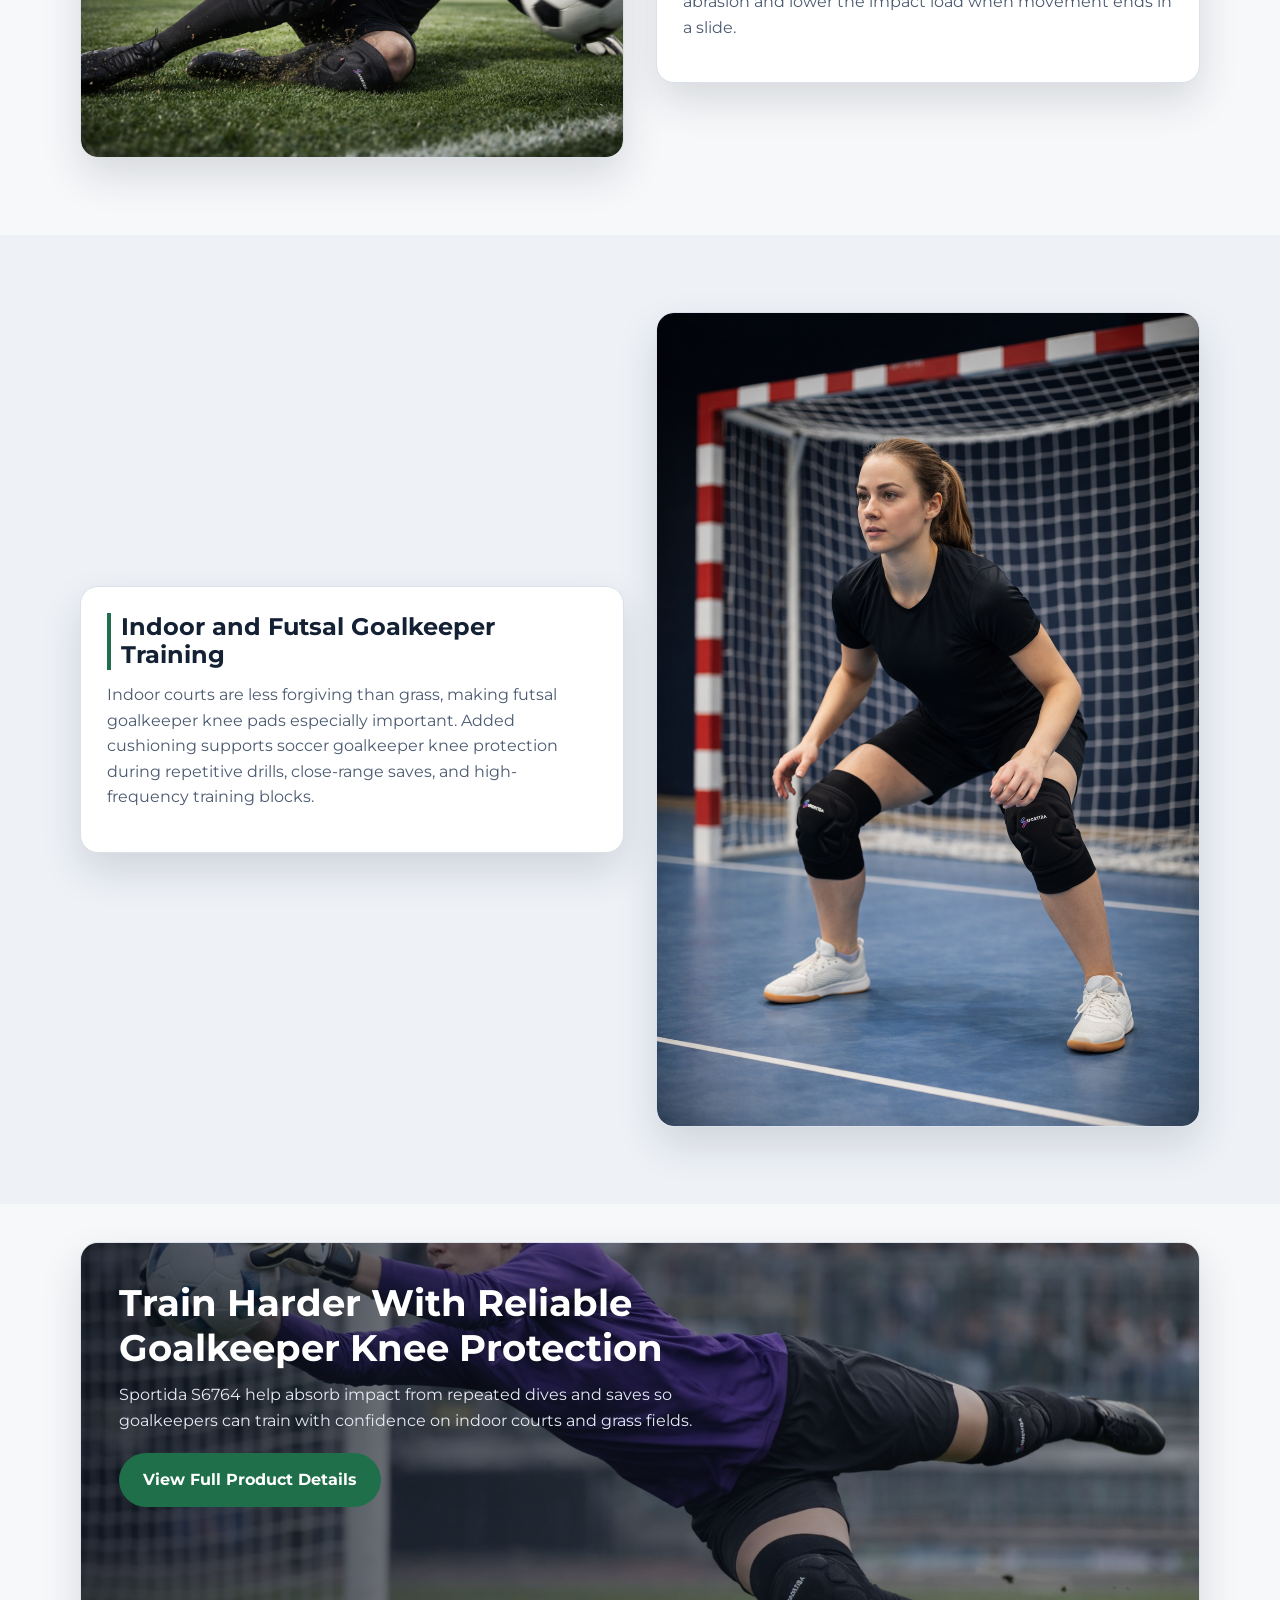
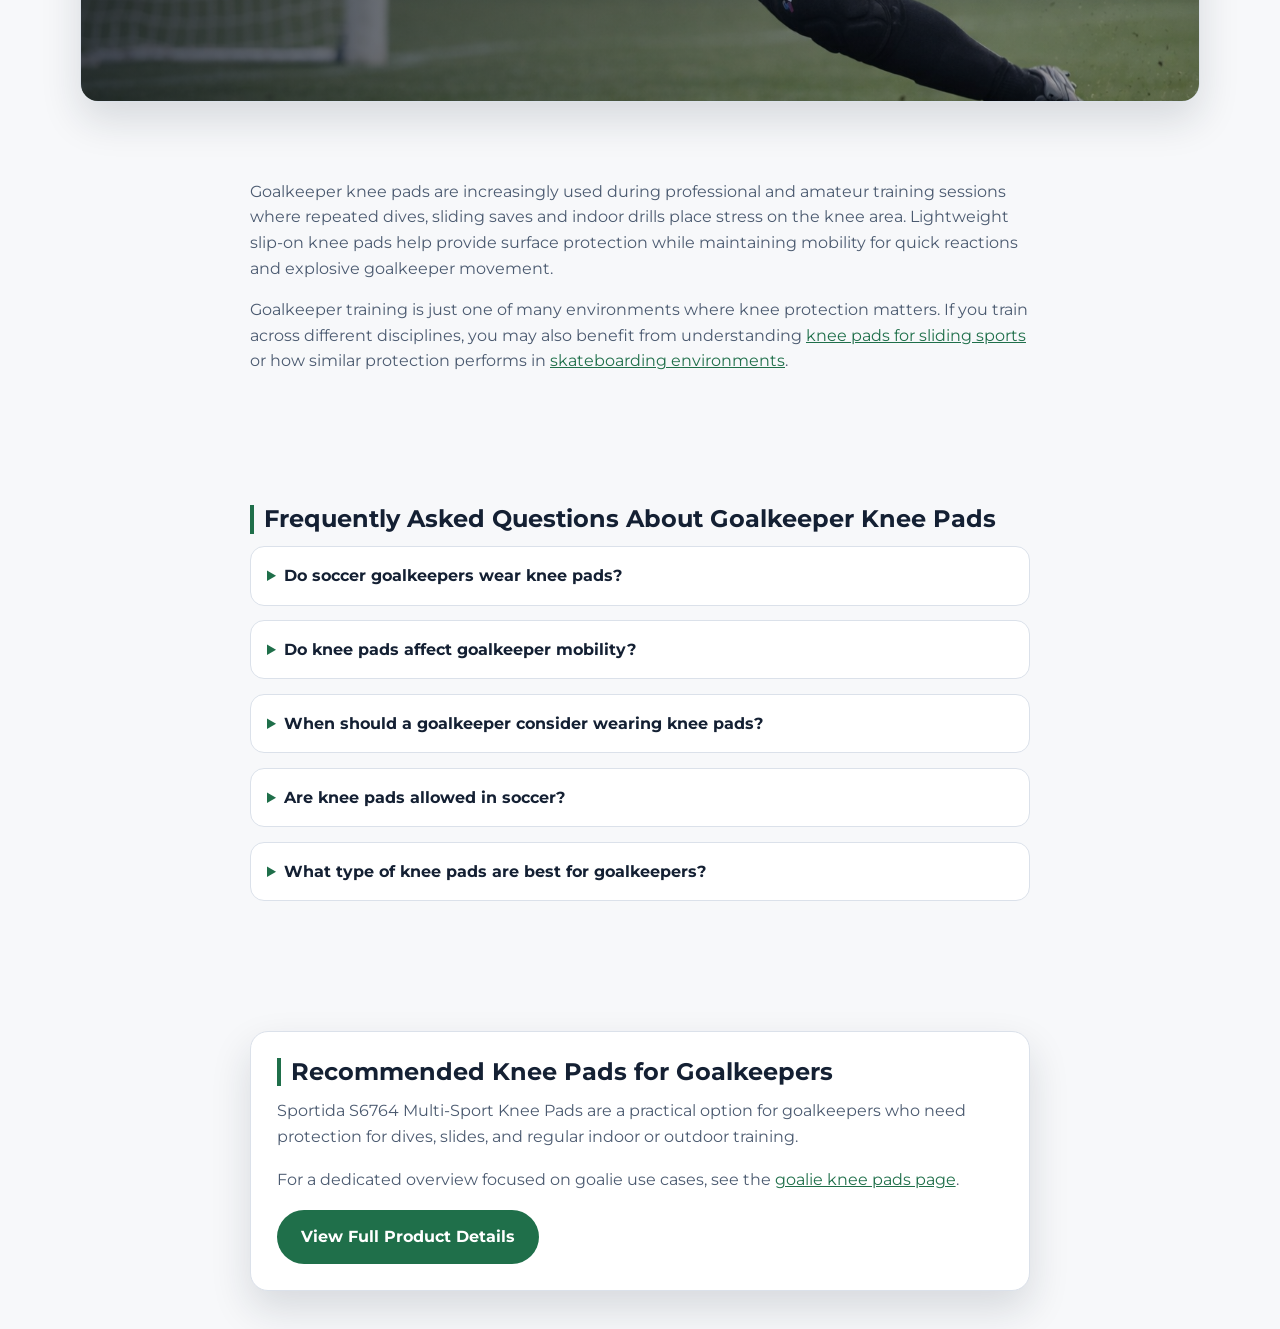
==== commit 7dca723c: "Add supporting internal links to goalkeeper guide" ====
--- a/best-knee-pads-for-goalkeepers/index.html
+++ b/best-knee-pads-for-goalkeepers/index.html
@@ -247,6 +247,13 @@
           <p>
             Goalkeeper knee pads are increasingly used during professional and amateur training sessions where repeated dives, sliding saves and indoor drills place stress on the knee area. Lightweight slip-on knee pads help provide surface protection while maintaining mobility for quick reactions and explosive goalkeeper movement.
           </p>
+          <p>
+            Goalkeeper training is just one of many environments where knee protection matters.
+            If you train across different disciplines, you may also benefit from understanding
+            <a href="https://sportida.store/s6764/knee-pads-for-sliding-sports/">knee pads for sliding sports</a>
+            or how similar protection performs in
+            <a href="https://sportida.store/s6764/best-knee-pads-for-skateboarding/">skateboarding environments</a>.
+          </p>
         </div>
       </section>
       <section class="section" aria-labelledby="faq-title">
